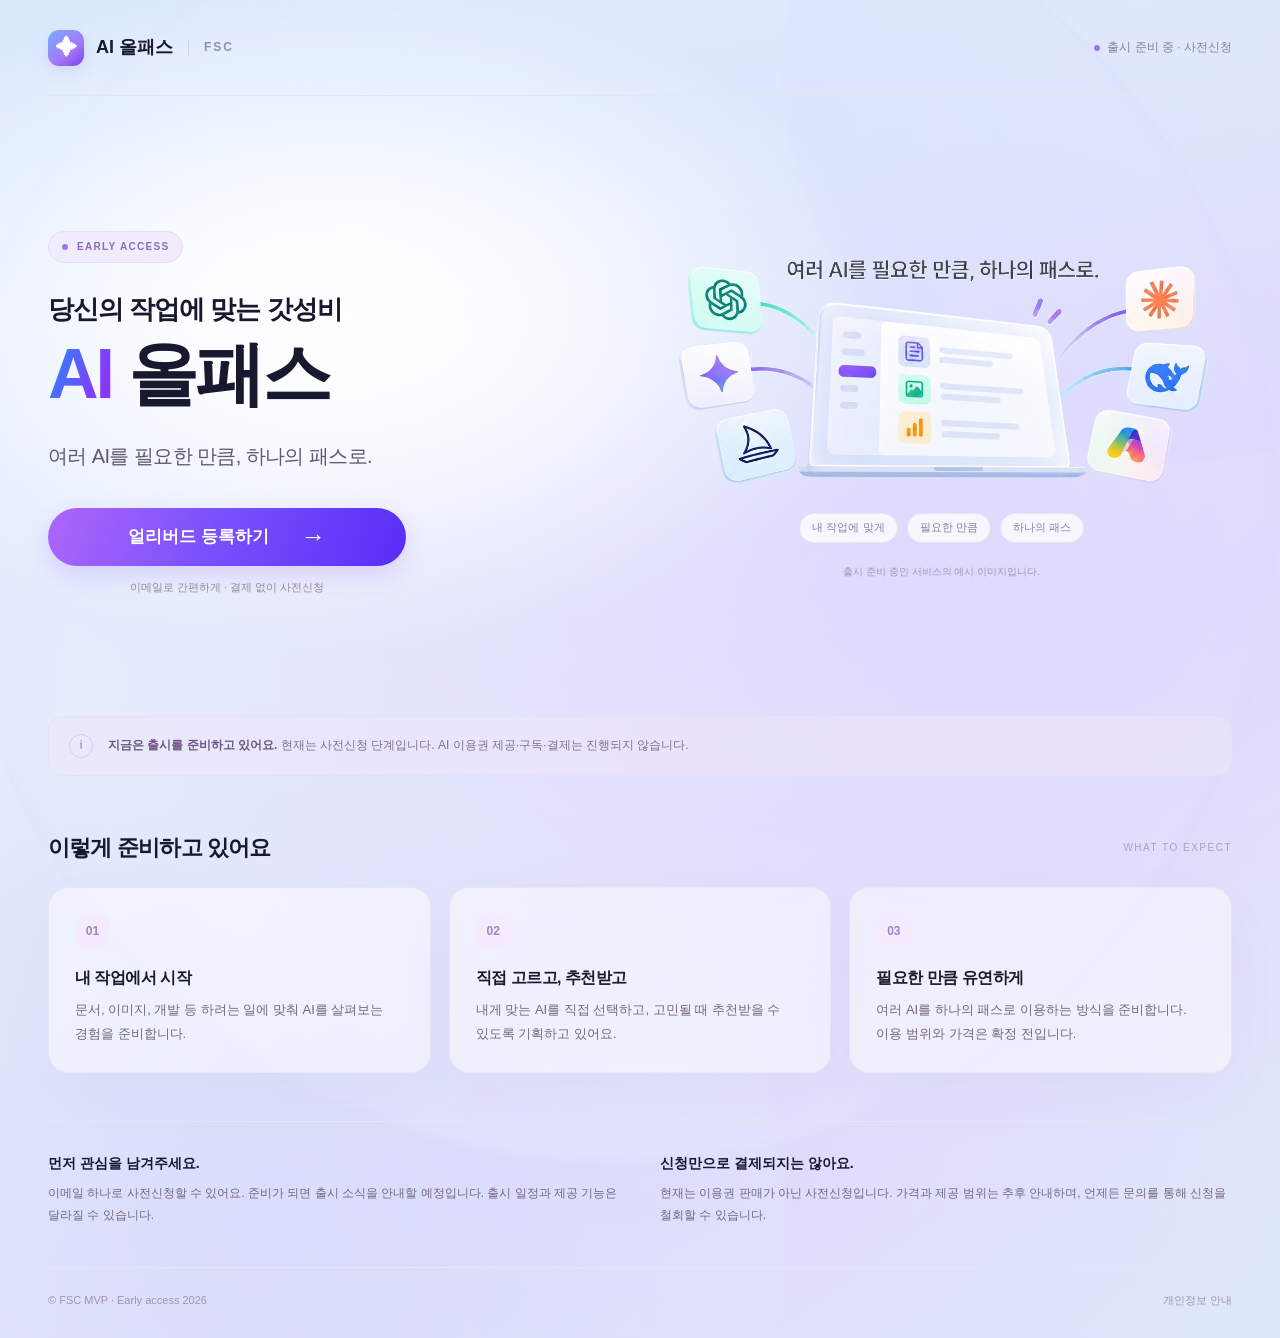
==== ai-allpass/index.html @ 97e7d667 "feat: FSC 서비스 3종 랜딩페이지와 허브 페이지를 GitHub Pages 배포 구조로 구성 광고 유입으로 서비스 수요를 검증하기 위해 정적 랜딩페이지를 실제 배포 가능한 상" ====
<!DOCTYPE html>
<html data-service-page="ai-allpass" lang="ko"><head><meta charset="utf-8"/><meta content="width=device-width,initial-scale=1" name="viewport"/><meta content="no-referrer" name="referrer"/><title>AI 올패스 · 얼리버드 사전신청</title><base target="_top"/><link rel="stylesheet" href="/assets/site.css"/><meta content="여러 AI를 필요한 만큼, 하나의 패스로. 출시 준비 중인 서비스의 얼리버드 사전신청." name="description"/><link rel="icon" type="image/svg+xml" href="data:image/svg+xml,%3Csvg%20xmlns%3D%22http%3A%2F%2Fwww.w3.org%2F2000%2Fsvg%22%20viewBox%3D%220%200%2040%2040%22%3E%3Cdefs%3E%3ClinearGradient%20id%3D%22brand%22%20x1%3D%228%25%22%20y1%3D%220%25%22%20x2%3D%2292%25%22%20y2%3D%22100%25%22%3E%3Cstop%20stop-color%3D%22%2373b0fc%22%2F%3E%3Cstop%20offset%3D%2260%25%22%20stop-color%3D%22%23a677f8%22%2F%3E%3Cstop%20offset%3D%22100%25%22%20stop-color%3D%22%237742ee%22%2F%3E%3C%2FlinearGradient%3E%3C%2Fdefs%3E%3Crect%20width%3D%2240%22%20height%3D%2240%22%20rx%3D%2212%22%20fill%3D%22url(%23brand)%22%2F%3E%3Cpath%20d%3D%22M20%207l3.5%209.5L33%2020l-9.5%203.5L20%2033l-3.5-9.5L7%2020l9.5-3.5z%22%20fill%3D%22white%22%2F%3E%3C%2Fsvg%3E"/></head><body>
<div class="banner" hidden="" id="configBanner">운영 설정을 준비 중입니다. 아직 신청 정보를 수집하지 않습니다.</div><noscript><div class="noscript">이 페이지에서 신청하려면 JavaScript를 사용 설정해주세요. 신청은 아직 접수되지 않았습니다.</div></noscript>
<div class="shell"><header class="site-header"><div class="brand"><span aria-hidden="true" class="brand-symbol">✦</span><span id="brandName">AI 올패스</span><span class="brand-divider"></span><span class="brand-fsc">FSC</span></div><div class="header-note"><span class="dot"></span>출시 준비 중 · 사전신청</div></header>
<main><section aria-labelledby="heroTitle" class="hero"><div class="hero-copy"><p class="eyebrow"><span class="dot"></span> EARLY ACCESS</p><p class="kicker" id="kicker">당신의 작업에 맞는 갓성비</p><h1 id="heroTitle"><span class="grad">AI</span> 올패스</h1><p class="description" id="description">여러 AI를 필요한 만큼, 하나의 패스로.</p><div class="cta-zone"><button class="primary" disabled="" id="openForm" type="button"><span id="ctaText">얼리버드 등록하기</span><span aria-hidden="true" class="arrow">→</span></button><p class="under-cta">이메일로 간편하게 · 결제 없이 사전신청</p></div></div><div class="visual"><img alt="AI 올패스 서비스 예시 일러스트" fetchpriority="high" id="heroImage" data-background="transparent" style="--hero-cutout:url('/assets/images/ai-allpass-hero-mask.png')" src="/assets/images/ai-allpass-hero.jpg"/><div class="service-labels" id="serviceLabels"><span>내 작업에 맞게</span><span>필요한 만큼</span><span>하나의 패스</span></div><p class="visual-caption">출시 준비 중인 서비스의 예시 이미지입니다.</p></div></section>
<aside class="readiness"><i aria-hidden="true">i</i><div><strong>지금은 출시를 준비하고 있어요.  </strong><span id="readinessNote">현재는 사전신청 단계입니다. AI 이용권 제공·구독·결제는 진행되지 않습니다.</span></div></aside>
<section aria-labelledby="featuresTitle"><div class="section-heading"><h2 id="featuresTitle">이렇게 준비하고 있어요</h2><small>WHAT TO EXPECT</small></div><div class="features" id="features"><article class="feature"><div class="num">01</div><h3>내 작업에서 시작</h3><p>문서, 이미지, 개발 등 하려는 일에 맞춰 AI를 살펴보는 경험을 준비합니다.</p></article><article class="feature"><div class="num">02</div><h3>직접 고르고, 추천받고</h3><p>내게 맞는 AI를 직접 선택하고, 고민될 때 추천받을 수 있도록 기획하고 있어요.</p></article><article class="feature"><div class="num">03</div><h3>필요한 만큼 유연하게</h3><p>여러 AI를 하나의 패스로 이용하는 방식을 준비합니다. 이용 범위와 가격은 확정 전입니다.</p></article></div></section>
<section class="bottom-info"><div><h3>먼저 관심을 남겨주세요.</h3><p>이메일 하나로 사전신청할 수 있어요. 준비가 되면 출시 소식을 안내할 예정입니다. 출시 일정과 제공 기능은 달라질 수 있습니다.</p></div><div><h3>신청만으로 결제되지는 않아요.</h3><p>현재는 이용권 판매가 아닌 사전신청입니다. 가격과 제공 범위는 추후 안내하며, 언제든 문의를 통해 신청을 철회할 수 있습니다.</p></div></section>
</main><footer class="site-footer"><span>© FSC MVP · Early access 2026</span><div class="footer-actions"><button class="text-button" data-privacy="" type="button">개인정보 안내</button><a hidden="" id="contactLink">운영 문의</a></div></footer></div>
<dialog aria-labelledby="formTitle" class="modal" id="signupModal"><button aria-label="신청창 닫기" class="modal-close" data-close="signupModal" type="button">×</button><div class="modal-body"><div id="formBody"><p class="step-label">EARLYBIRD APPLICATION</p><h2 id="formTitle">AI 올패스 먼저 만나기</h2><p class="modal-intro">이메일만 남겨주시면 준비 소식을 알려드릴게요.<br/>별도 회원가입이나 결제는 필요하지 않아요.</p><div class="preview-inline" id="previewFormNote">팀 검토용입니다. 입력 정보는 전송·저장되지 않습니다.</div>
<form id="form" novalidate=""><label class="field-label" for="email">이메일<span class="required">필수</span></label><input aria-describedby="emailHint" autocapitalize="off" autocomplete="email" id="email" inputmode="email" maxlength="254" name="email" placeholder="freedom@example.com" required="" spellcheck="false" type="email"/><p class="field-hint" id="emailHint">출시 안내를 받을 수 있는 이메일을 입력해주세요.</p>
<details class="question" id="questionDetail"><summary>한 가지만 더 알려주실래요?<span>선택</span></summary><p class="field-label" id="questionLabel" style="margin-top:15px">AI를 주로 어떤 작업에 사용하시나요?</p><div class="chips" id="chips"></div><label class="consent-check" hidden="" id="answerConsentWrap"><input id="answerConsent" type="checkbox"/><span>[선택] 위 답변을 서비스 수요 분석에 사용하는 데 동의합니다. 답변은 <span class="retentionDays">90</span>일 보관합니다.</span></label></details>
<label class="consent-check"><input id="age" required="" type="checkbox"/><span>[필수] 만 14세 이상입니다.</span></label><label class="consent-check"><input id="consent" required="" type="checkbox"/><span>[필수] 개인정보 수집·이용에 동의합니다. <button class="text-button" data-privacy="" type="button">내용 보기</button></span></label>
<div class="privacy-short"><b>목적</b> 사전신청 접수·출시 안내·신청 유입 분석<br/><b>필수 항목</b> 이메일, 신청 서비스, 신청·동의 시각 및 버전, 만 14세 이상 확인, 무작위 방문 ID, 유입 캠페인, 기기 구분<br/><b>보관</b> 수집일로부터 <span class="retentionDays">90</span>일 또는 철회 요청 시 삭제<br/>동의를 거부할 수 있으나, 동의하지 않으면 신청할 수 없습니다.</div>
<div aria-hidden="true" class="hp"><label>Company<input autocomplete="off" name="company" tabindex="-1" type="text"/></label></div><div class="form-error" hidden="" id="formError" role="alert"></div><button class="primary" id="submitButton" type="submit"><span id="submitText">얼리버드 신청 완료하기</span><span aria-hidden="true">→</span></button><p class="form-note">신청 정보가 저장된 뒤 완료 화면이 표시됩니다.<br/>이메일 인증 및 즉시 확인메일 발송은 제공하지 않습니다.</p></form></div>
<div class="success" hidden="" id="successBody"><div aria-hidden="true" class="success-mark">✓</div><p class="step-label">EARLYBIRD</p><h2 id="successTitle" tabindex="-1"></h2><p id="successDescription"></p><button class="primary" data-close="signupModal" id="successClose" type="button">확인</button></div></div></dialog>
<dialog aria-labelledby="privacyTitle" class="modal" id="privacyModal"><button aria-label="개인정보 안내 닫기" class="modal-close" data-close="privacyModal" type="button">×</button><div class="modal-body"><p class="step-label">PRIVACY NOTICE · v1.1</p><h2 id="privacyTitle">개인정보 안내</h2><div class="privacy-copy"><p><span id="operatorText">FSC MVP 프로젝트 팀</span>은 출시 전 사전신청을 접수하기 위해 아래 정보를 처리합니다.</p><h3>1. 수집 항목과 목적</h3><p>필수 항목: 이메일, 신청 서비스, 신청·동의 시각 및 동의문구 버전, 만 14세 이상 확인, 무작위 방문 ID, 유입 캠페인, 기기 구분.<br/>목적: 사전신청 관리, 출시 안내, 신청 유입 분석.<br/>선택 항목: 서비스별 질문 답변. 별도 선택 동의 시 서비스 수요 분석에만 사용합니다. 답변하지 않아도 신청할 수 있습니다.</p><h3>2. 보관 및 삭제</h3><p>수집일로부터 <span class="retentionDays">90</span>일 보관하며, 신청 철회 또는 삭제 요청 시 삭제합니다. 서비스가 출시되지 않더라도 보관기간 이후 해당 정보를 삭제합니다.</p><h3>3. 신청 전 방문 측정</h3><p>페이지 방문과 신청 버튼 클릭을 서비스별로 집계합니다. 페이지 단위 무작위 ID, 캠페인 코드, 기기 구분, 이벤트 시각을 기록하며 이름·이메일은 입력 및 동의 전 수집하지 않습니다. 앱 코드에서 IP 주소와 브라우저 지문을 저장하지 않습니다.</p><h3>4. 저장과 접근</h3><p>Sites에서 신청 화면을 제공하며, 서버를 거쳐 Google Apps Script와 비공개 Google Sheets에 신청 정보를 저장합니다. 신청자 명단을 공개하거나 다른 방문자에게 보여주지 않습니다. 운영팀의 필요한 담당자에게만 접근을 허용해야 합니다.</p><h3>5. 동의 거부 및 문의</h3><p>필수 동의를 거부할 수 있으나 신청 접수는 제한됩니다. 선택 답변 수집을 거부해도 불이익이 없습니다. 광고성 뉴스레터나 다른 서비스 홍보 수신에는 동의한 것으로 보지 않습니다.</p><p id="contactText">공개 전 운영 문의 이메일을 설정합니다.</p><div class="preview-inline" id="previewBanner">검토 단계 안내문입니다. 운영자 정보·보관기간·Google 이용에 따른 처리위탁·국외이전 등 필요한 고지를 확인한 후 공개해야 합니다.</div></div></div></dialog>
<script>window.FSC_BOOT={"mode": "live", "ready": true, "service": "ai-allpass", "version": "1.2", "contactEmail": "", "operator": "FSC MVP 프로젝트 팀", "retentionDays": 90};</script>
<script src="/assets/site.js"></script>
<script>FSC.initServicePage({"ai-allpass": {"name": "AI 올패스", "kicker": "당신의 작업에 맞는 갓성비", "title": "<span class=\"grad\">AI</span> 올패스", "description": "여러 AI를 필요한 만큼, 하나의 패스로.", "micro": "내 작업에 딱맞는 AI 올패스", "cta": "얼리버드 등록하기", "labels": ["내 작업에 맞게", "필요한 만큼", "하나의 패스"], "features": [["내 작업에서 시작", "문서, 이미지, 개발 등 하려는 일에 맞춰 AI를 살펴보는 경험을 준비합니다."], ["직접 고르고, 추천받고", "내게 맞는 AI를 직접 선택하고, 고민될 때 추천받을 수 있도록 기획하고 있어요."], ["필요한 만큼 유연하게", "여러 AI를 하나의 패스로 이용하는 방식을 준비합니다. 이용 범위와 가격은 확정 전입니다."]], "question": "AI를 주로 어떤 작업에 사용하시나요?", "choices": ["문서·글쓰기", "이미지", "개발", "리서치", "기타"], "note": "현재는 사전신청 단계입니다. AI 이용권 제공·구독·결제는 진행되지 않습니다."}});</script>
</body></html>
---- assets/site.css ----
:root{--ink:#17192e;--muted:#74758b;--line:#e8e4f2;--purple:#7942f5}*{box-sizing:border-box}html{scroll-behavior:smooth}body{margin:0;background:#fafaff;color:var(--ink);font-family:-apple-system,BlinkMacSystemFont,"Apple SD Gothic Neo","Noto Sans CJK KR","Noto Sans KR","Malgun Gothic",sans-serif;line-height:1.6;word-break:keep-all}button,input{font:inherit}button{cursor:pointer}a{color:inherit}button:focus-visible,a:focus-visible,input:focus-visible,summary:focus-visible{outline:3px solid #9b78e7;outline-offset:3px}[hidden]{display:none!important}.shell{max-width:1280px;padding:0 48px;margin:auto}.site-header{height:96px;display:flex;justify-content:space-between;align-items:center;border-bottom:1px solid var(--line)}.brand{display:flex;align-items:center;gap:12px;font-size:18px;font-weight:750}.brand-symbol{width:36px;height:36px;display:grid;place-items:center;color:#fff;border-radius:11px;background:linear-gradient(140deg,#73b0fc,#a677f8 60%,#7742ee);box-shadow:0 5px 15px #8561dc26;font-size:21px}.brand-divider{height:16px;width:1px;background:#d7d2e3;margin:0 3px}.brand-fsc{font-size:12px;color:#9590a8;letter-spacing:2px}.header-note{display:flex;align-items:center;gap:7px;font-size:12px;color:#898099}.dot{width:6px;height:6px;border-radius:50%;background:#9c7ae4;display:inline-block}.hero{display:grid;grid-template-columns:1fr 1.05fr;gap:50px;align-items:center;min-height:620px;padding:65px 0 50px}.eyebrow{display:inline-flex;align-items:center;gap:9px;border:1px solid #e6ddf8;background:#f1ecfc;color:#8a6bc1;border-radius:100px;font-size:10px;letter-spacing:1.3px;padding:7px 13px;margin:0 0 27px;font-weight:650}.kicker{font-size:26px;line-height:1.5;letter-spacing:-1px;font-weight:650;margin:0 0 6px}.hero h1{font-size:70px;letter-spacing:-3px;line-height:1.13;margin:0 0 24px;font-weight:850}.grad{background:linear-gradient(110deg,#218dff 5%,#7d42ff 67%,#942dec);color:transparent;background-clip:text;-webkit-background-clip:text}.description{font-size:20px;color:#5f5a72;line-height:1.8;letter-spacing:-.6px;white-space:pre-line;margin:0 0 34px}.cta-zone{max-width:358px}.microcopy{text-align:center;font-size:13px;font-weight:500;color:#81778f;margin:0 0 10px}.primary{display:flex;align-items:center;justify-content:center;gap:32px;min-height:58px;width:100%;border:0;border-radius:100px;background:linear-gradient(110deg,#ae66fa,#7851fc 47%,#592cf7);color:#fff;font-size:17px;font-weight:700;box-shadow:0 10px 25px #804cf52e;padding:14px 22px;transition:transform .15s}.primary:hover{transform:translateY(-2px)}.primary:disabled{opacity:.55;cursor:wait;transform:none}.arrow{font-size:25px;line-height:1}.under-cta{text-align:center;font-size:11px;color:#93899e;margin:13px 0 0}.visual{position:relative;min-width:0;padding:24px 0 10px;background:radial-gradient(ellipse at 65% 50%,#ede4ff 0,transparent 64%),radial-gradient(ellipse at 20% 65%,#e1f3fc 0,transparent 63%)}.visual img{display:block;width:100%;height:auto;border-radius:20px;mix-blend-mode:multiply}.service-labels{display:flex;justify-content:center;flex-wrap:wrap;gap:9px;margin-top:18px}.service-labels span{font-size:11px;border:1px solid #eae3f2;background:#ffffffc4;color:#8d7f9c;border-radius:100px;padding:5px 12px}.visual-caption{font-size:10px;color:#a497b1;text-align:center;margin-top:21px}.readiness{display:flex;align-items:center;gap:15px;padding:17px 20px;border:1px solid #e8e0f4;background:#f4f0fb;border-radius:15px;font-size:12px;color:#81718e;margin-bottom:54px}.readiness strong{color:#6c5585;white-space:nowrap}.readiness i{font-style:normal;display:grid;place-items:center;width:24px;height:24px;border:1px solid #d7c8ec;border-radius:50%;flex:0 0 auto;color:#9774c3}.section-heading{display:flex;align-items:center;justify-content:space-between;margin:0 0 22px}.section-heading h2{font-size:22px;letter-spacing:-.8px;margin:0}.section-heading small{font-size:10px;letter-spacing:1.5px;color:#aaa0b6}.features{display:grid;grid-template-columns:repeat(3,1fr);gap:18px;margin-bottom:48px}.feature{padding:26px;border:1px solid #ebe5f2;border-radius:20px;background:#fff;box-shadow:0 20px 65px #51337508}.num{display:grid;place-items:center;width:35px;height:35px;border-radius:10px;background:#f4ecfd;color:#a481cf;font-size:12px;font-weight:650;margin-bottom:17px}.feature h3{font-size:16px;line-height:1.5;margin:0 0 8px;letter-spacing:-.5px}.feature p{font-size:13px;color:#74687f;line-height:1.85;margin:0}.bottom-info{display:grid;grid-template-columns:1fr 1fr;gap:40px;border-top:1px solid var(--line);padding:30px 0 40px}.bottom-info h3{font-size:14px;margin:0 0 7px}.bottom-info p{font-size:12px;line-height:1.9;color:#74687f;margin:0}.site-footer{border-top:1px solid var(--line);display:flex;align-items:center;justify-content:space-between;gap:18px;padding:24px 0 28px;font-size:11px;color:#a195aa}.footer-actions{display:flex;gap:18px}.text-button{border:0;background:none;padding:0;font:inherit;color:inherit;text-decoration:underline;text-underline-offset:4px}.footer-actions .text-button{text-decoration:none}.modal{border:1px solid #ece3f4;border-radius:28px;padding:0;width:calc(100vw - 32px);max-width:510px;max-height:calc(100dvh - 30px);overflow:auto;color:var(--ink);box-shadow:0 25px 100px #24132e3a}.modal::backdrop{background:#1d142f66;backdrop-filter:blur(5px)}.modal-body{padding:34px}.modal-close{position:absolute;right:17px;top:15px;border:0;border-radius:50%;width:32px;height:32px;background:#f6f0fa;color:#907b9b;font-size:24px;line-height:1}.step-label{font-size:10px;letter-spacing:1.4px;font-weight:650;color:#a184c9;margin:0 0 10px}.modal h2{font-size:27px;letter-spacing:-1px;line-height:1.35;margin:0 0 12px}.modal-intro{font-size:13px;line-height:1.8;color:#786187;margin:0 0 23px}.field-label{display:block;font-size:13px;font-weight:650;margin:0 0 7px}.required{font-size:10px;color:#a36ee1;margin-left:5px}input[type=email]{width:100%;height:52px;border:1px solid #dfd1e9;border-radius:12px;font-size:16px;padding:0 14px;background:#fff}.field-hint{font-size:11px;color:#846b91;margin:7px 0 22px}.question{padding-top:18px;border-top:1px solid #ece2f2;margin:0 0 16px}.question summary{cursor:pointer;font-size:13px;font-weight:600;margin-left:14px}.question summary span{font-size:11px;font-weight:400;color:#a691b0;padding-left:7px}.chips{display:flex;flex-wrap:wrap;gap:7px;margin:13px 0}.chip{position:relative;font-size:12px;cursor:pointer}.chip input{position:absolute;opacity:0;width:1px;height:1px}.chip span{display:block;border:1px solid #e6dcee;border-radius:100px;color:#947fa0;padding:7px 11px}.chip input:checked+span{color:#8452b7;background:#f3eaff;border-color:#bda0da}.chip input:focus-visible+span{outline:3px solid #b49bd1}.consent-check{display:flex;align-items:flex-start;gap:9px;font-size:12px;color:#75627f;line-height:1.8;margin:12px 0}.consent-check input{width:16px;height:16px;margin-top:4px;accent-color:#9868d3;flex:0 0 auto}.privacy-short{font-size:11px;line-height:1.9;color:#786187;padding:13px 15px;border:1px solid #ede0f3;background:#faf6fd;border-radius:12px;margin:14px 0 18px}.privacy-short b{color:#7f628f}.form-error{padding:12px;background:#fff1ee;color:#b35043;border-radius:10px;font-size:12px;line-height:1.8;margin:0 0 15px}.form-note{font-size:10px;color:#846b91;text-align:center;line-height:1.8;margin:14px 0 0}.hp{position:absolute;left:-9999px;width:1px;height:1px;overflow:hidden}.success{text-align:center;padding:22px 0 8px}.success-mark{display:grid;place-items:center;width:76px;height:76px;border-radius:25px;background:linear-gradient(140deg,#f2e3ff,#e1eaff);color:#9470d0;font-size:40px;margin:0 auto 25px}.success p{font-size:13px;line-height:1.9;color:#95839f;white-space:pre-line;margin-bottom:26px}.privacy-copy{font-size:12px;color:#8b7797;line-height:1.95}.privacy-copy h3{font-size:14px;color:#685276;margin:22px 0 8px}.preview-inline{font-size:11px;line-height:1.8;border:1px dashed #d6beea;border-radius:10px;background:#fbf6ff;color:#a277bd;padding:11px 14px;margin-bottom:17px}.banner,.noscript{font-size:12px;background:#fff6e7;color:#886a35;padding:13px 22px;text-align:center}
@media(max-width:960px){.shell{padding:0 30px}.hero{gap:22px;min-height:560px}.hero h1{font-size:56px}.kicker{font-size:23px}.description{font-size:17px}.feature{padding:22px}}
@media(max-width:680px){.shell{padding:0 22px}.site-header{height:74px}.brand{font-size:15px;gap:8px}.brand-symbol{width:30px;height:30px;border-radius:9px;font-size:18px}.brand-fsc{font-size:10px}.header-note{font-size:10px;gap:5px}.hero{display:flex;flex-direction:column;gap:0;min-height:0;padding:35px 0 25px;text-align:center}.hero-copy{display:contents}.eyebrow{order:0;font-size:9px;margin:0 0 18px}.kicker{order:1;font-size:21px;margin:0 0 7px}.hero h1{order:2;font-size:54px;letter-spacing:-2.6px;margin:0 0 14px}.description{order:3;font-size:16px;margin:0 0 5px;line-height:1.8}.visual{order:4;width:calc(100% + 22px);padding:13px 0 0;margin:0 -11px 13px}.visual img{max-height:245px;object-fit:contain;border-radius:0}.service-labels{margin-top:8px;gap:7px}.service-labels span{font-size:9px;padding:3px 9px}.visual-caption{font-size:9px;margin-top:8px}.cta-zone{order:5;width:100%;max-width:360px;margin-top:6px}.microcopy{font-size:12px;margin-bottom:9px}.primary{font-size:16px;min-height:55px}.under-cta{font-size:10px;margin-top:11px}.readiness{font-size:10px;line-height:1.8;padding:14px;gap:10px;align-items:flex-start;margin-bottom:34px}.readiness strong{display:block;font-size:11px}.readiness i{width:20px;height:20px;margin-top:2px}.section-heading{margin-bottom:15px}.section-heading h2{font-size:19px}.section-heading small{font-size:9px}.features{grid-template-columns:1fr;gap:10px;margin-bottom:32px}.feature{padding:18px 20px;display:grid;grid-template-columns:32px 1fr;column-gap:14px}.num{grid-row:1/3;width:32px;height:32px;border-radius:9px;font-size:10px;margin:0}.feature h3{font-size:14px;margin-bottom:5px}.feature p{font-size:12px}.bottom-info{grid-template-columns:1fr;gap:22px;padding:25px 0 30px}.bottom-info h3{font-size:13px}.bottom-info p{font-size:11px}.site-footer{font-size:9px;gap:12px;align-items:flex-start}.footer-actions{gap:12px;white-space:nowrap}.modal{max-height:calc(100dvh - 20px);border-radius:23px}.modal-body{padding:27px 24px}.modal h2{font-size:25px}.modal-intro{font-size:12px}.consent-check{font-size:11px}.privacy-short{font-size:10px}.form-note{font-size:9px}}
@media(prefers-reduced-motion:reduce){*{scroll-behavior:auto!important;transition:none!important}}

/* Palette sampled from each service's existing hero illustration. */
html[data-service-page="ai-allpass"] {
  --page-blue: #e0ebfd;
  --page-light: #fafbff;
  --page-violet: #e2d6fc;
  --image-fade-inline: 4%;
  --image-fade-top: 2%;
  --image-fade-bottom: 4%;
}
html[data-service-page="chongmubot"] {
  --page-blue: #e2eefe;
  --page-light: #fbfcfe;
  --page-violet: #d9cdfb;
  --image-fade-inline: 3%;
  --image-fade-top: 2%;
  --image-fade-bottom: 1%;
}
html[data-service-page="giftpick"] {
  --page-blue: #e2e9fb;
  --page-light: #f4f7fe;
  --page-violet: #dccffb;
  --image-fade-inline: 3%;
  --image-fade-top: 1%;
  --image-fade-bottom: 1%;
}
html { min-height: 100%; }
.brand-symbol svg {
  display: block;
  width: 66.667%;
  height: 66.667%;
}
body {
  min-height: 100svh;
  --pattern-scale: clamp(340px, 52vw, 760px);
  --title-glow-width: clamp(420px, 43vw, 640px);
  --title-glow-height: 340px;
  --title-glow-x: calc(50% - 300px);
  --title-glow-y: 315px;
  background-color: #e1eafa;
  /* One continuous illustration-like field across text, artwork, and footer. */
  background-image:
    radial-gradient(ellipse var(--title-glow-width) var(--title-glow-height) at var(--title-glow-x) var(--title-glow-y), #fffffff5 0%, #ffffffe0 32%, #ffffff8c 56%, transparent 100%),
    radial-gradient(ellipse 65% 38% at 30% 12%, #cfe4ff8c 0%, transparent 100%),
    radial-gradient(ellipse 66% 44% at 72% 42%, #d7caff80 0%, transparent 100%),
    radial-gradient(circle var(--pattern-scale) at 48% 38%, #edf3ff66 0%, #e6e9ff4d 97%, #d8dcfa40 99.4%, transparent 100%),
    radial-gradient(circle calc(var(--pattern-scale) * .78) at 21% 91%, #caddfa59 0%, #e0e8fc4d 98%, transparent 100%),
    radial-gradient(circle calc(var(--pattern-scale) * .6) at 92% 5%, #d8e6fc66 0%, #d6d8fa59 98%, transparent 100%),
    radial-gradient(ellipse 74% 37% at 48% 88%, #d9ccff66 0%, transparent 100%),
    linear-gradient(145deg, var(--page-blue) 0%, #e5edfc 34%, #e4e1fa 65%, #dfebfb 100%);
  background-repeat: no-repeat;
}
.shell, .site-header, .hero, .bottom-info, .site-footer { background: transparent; }
.feature { background: #ffffff80; }
.readiness { background: #eee8fb8c; }
.visual { background: none; }
.visual img {
  /* Fade only the image, leaving captions and the main illustration crisp. */
  border-radius: 0;
  background: none;
  box-shadow: none;
  /* Darken avoids multiplying two pale-blue backdrops into a darker rectangle. */
  mix-blend-mode: darken;
  --image-mask-x: linear-gradient(to right,
    transparent 0%, #000 var(--image-fade-inline),
    #000 calc(100% - var(--image-fade-inline)), transparent 100%);
  --image-mask-y: linear-gradient(to bottom,
    transparent 0%, #000 var(--image-fade-top),
    #000 calc(100% - var(--image-fade-bottom)), transparent 100%);
  -webkit-mask-image: var(--image-mask-x), var(--image-mask-y);
  -webkit-mask-composite: source-in;
  mask-image: var(--image-mask-x), var(--image-mask-y);
  mask-composite: intersect;
  mask-repeat: no-repeat;
}
.visual img[data-background="transparent"] {
  mix-blend-mode: normal;
  -webkit-mask-image: var(--hero-cutout);
  -webkit-mask-composite: source-over;
  -webkit-mask-size: 100% 100%;
  -webkit-mask-repeat: no-repeat;
  mask-image: var(--hero-cutout);
  mask-mode: alpha;
  mask-composite: add;
  mask-size: 100% 100%;
  mask-repeat: no-repeat;
}
.hero-copy { text-align: left; }
#signupModal #email::placeholder {
  color: #a3a3ad;
  opacity: 1;
}
@media (max-width: 680px) {
  body {
    --pattern-scale: clamp(300px, 85vw, 500px);
    --title-glow-width: clamp(290px, 85vw, 480px);
    --title-glow-height: 230px;
    --title-glow-x: 35%;
    --title-glow-y: 215px;
  }
  .hero .eyebrow { align-self: flex-start; }
  .hero :is(.kicker, h1, .description) {
    align-self: stretch;
    text-align: left;
  }
}
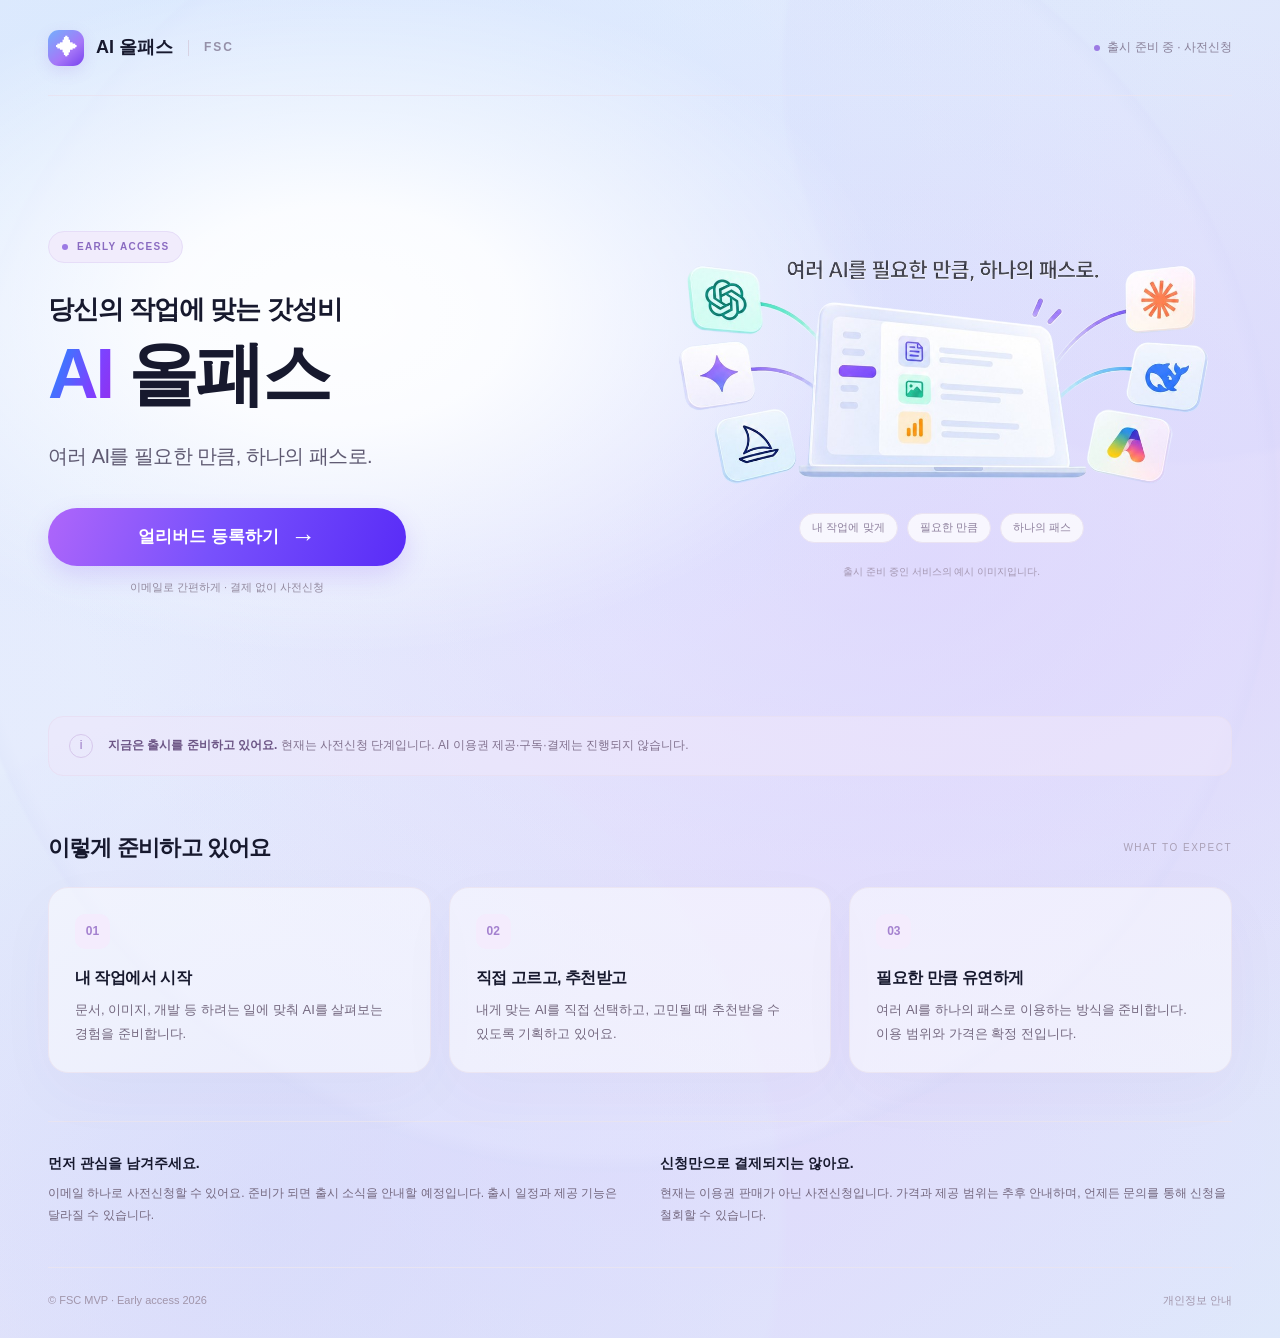
==== commit 5b21b72e: "fix: 답변 선택지 값을 영문 코드로 변경해 한글 인코딩 이슈 우회 Co-Authored-By: Claude Sonnet 5 <noreply@anthropic.com>" ====
--- a/ai-allpass/index.html
+++ b/ai-allpass/index.html
@@ -7,15 +7,15 @@
 <section aria-labelledby="featuresTitle"><div class="section-heading"><h2 id="featuresTitle">이렇게 준비하고 있어요</h2><small>WHAT TO EXPECT</small></div><div class="features" id="features"><article class="feature"><div class="num">01</div><h3>내 작업에서 시작</h3><p>문서, 이미지, 개발 등 하려는 일에 맞춰 AI를 살펴보는 경험을 준비합니다.</p></article><article class="feature"><div class="num">02</div><h3>직접 고르고, 추천받고</h3><p>내게 맞는 AI를 직접 선택하고, 고민될 때 추천받을 수 있도록 기획하고 있어요.</p></article><article class="feature"><div class="num">03</div><h3>필요한 만큼 유연하게</h3><p>여러 AI를 하나의 패스로 이용하는 방식을 준비합니다. 이용 범위와 가격은 확정 전입니다.</p></article></div></section>
 <section class="bottom-info"><div><h3>먼저 관심을 남겨주세요.</h3><p>이메일 하나로 사전신청할 수 있어요. 준비가 되면 출시 소식을 안내할 예정입니다. 출시 일정과 제공 기능은 달라질 수 있습니다.</p></div><div><h3>신청만으로 결제되지는 않아요.</h3><p>현재는 이용권 판매가 아닌 사전신청입니다. 가격과 제공 범위는 추후 안내하며, 언제든 문의를 통해 신청을 철회할 수 있습니다.</p></div></section>
 </main><footer class="site-footer"><span>© FSC MVP · Early access 2026</span><div class="footer-actions"><button class="text-button" data-privacy="" type="button">개인정보 안내</button><a hidden="" id="contactLink">운영 문의</a></div></footer></div>
-<dialog aria-labelledby="formTitle" class="modal" id="signupModal"><button aria-label="신청창 닫기" class="modal-close" data-close="signupModal" type="button">×</button><div class="modal-body"><div id="formBody"><p class="step-label">EARLYBIRD APPLICATION</p><h2 id="formTitle">AI 올패스 먼저 만나기</h2><p class="modal-intro">이메일만 남겨주시면 준비 소식을 알려드릴게요.<br/>별도 회원가입이나 결제는 필요하지 않아요.</p><div class="preview-inline" id="previewFormNote">팀 검토용입니다. 입력 정보는 전송·저장되지 않습니다.</div>
-<form id="form" novalidate=""><label class="field-label" for="email">이메일<span class="required">필수</span></label><input aria-describedby="emailHint" autocapitalize="off" autocomplete="email" id="email" inputmode="email" maxlength="254" name="email" placeholder="freedom@example.com" required="" spellcheck="false" type="email"/><p class="field-hint" id="emailHint">출시 안내를 받을 수 있는 이메일을 입력해주세요.</p>
+<dialog aria-labelledby="formTitle" class="modal" id="signupModal"><button aria-label="신청창 닫기" class="modal-close" data-close="signupModal" type="button">×</button><div class="modal-body"><div id="formBody"><p class="step-label">EARLYBIRD APPLICATION</p><h2 id="formTitle">AI 올패스 먼저 만나기</h2><p class="modal-intro">이메일만 남기면 준비 소식을 알려드려요.</p><div class="preview-inline" id="previewFormNote">팀 검토용입니다. 입력 정보는 전송·저장되지 않습니다.</div>
+<form id="form" novalidate=""><label class="field-label" for="email">이메일<span class="required">필수</span></label><input autocapitalize="off" autocomplete="email" id="email" inputmode="email" maxlength="254" name="email" placeholder="freedom@example.com" required="" spellcheck="false" type="email"/>
 <details class="question" id="questionDetail"><summary>한 가지만 더 알려주실래요?<span>선택</span></summary><p class="field-label" id="questionLabel" style="margin-top:15px">AI를 주로 어떤 작업에 사용하시나요?</p><div class="chips" id="chips"></div><label class="consent-check" hidden="" id="answerConsentWrap"><input id="answerConsent" type="checkbox"/><span>[선택] 위 답변을 서비스 수요 분석에 사용하는 데 동의합니다. 답변은 <span class="retentionDays">90</span>일 보관합니다.</span></label></details>
 <label class="consent-check"><input id="age" required="" type="checkbox"/><span>[필수] 만 14세 이상입니다.</span></label><label class="consent-check"><input id="consent" required="" type="checkbox"/><span>[필수] 개인정보 수집·이용에 동의합니다. <button class="text-button" data-privacy="" type="button">내용 보기</button></span></label>
-<div class="privacy-short"><b>목적</b> 사전신청 접수·출시 안내·신청 유입 분석<br/><b>필수 항목</b> 이메일, 신청 서비스, 신청·동의 시각 및 버전, 만 14세 이상 확인, 무작위 방문 ID, 유입 캠페인, 기기 구분<br/><b>보관</b> 수집일로부터 <span class="retentionDays">90</span>일 또는 철회 요청 시 삭제<br/>동의를 거부할 수 있으나, 동의하지 않으면 신청할 수 없습니다.</div>
-<div aria-hidden="true" class="hp"><label>Company<input autocomplete="off" name="company" tabindex="-1" type="text"/></label></div><div class="form-error" hidden="" id="formError" role="alert"></div><button class="primary" id="submitButton" type="submit"><span id="submitText">얼리버드 신청 완료하기</span><span aria-hidden="true">→</span></button><p class="form-note">신청 정보가 저장된 뒤 완료 화면이 표시됩니다.<br/>이메일 인증 및 즉시 확인메일 발송은 제공하지 않습니다.</p></form></div>
+<details class="privacy-short"><summary>수집 항목·목적·보관기간 (자세히 보기)</summary><b>목적</b> 사전신청 접수·출시 안내·신청 유입 분석<br/><b>필수 항목</b> 이메일, 신청 서비스, 신청·동의 시각 및 버전, 만 14세 이상 확인, 무작위 방문 ID, 유입 캠페인, 기기 구분<br/><b>보관</b> 수집일로부터 <span class="retentionDays">90</span>일 또는 철회 요청 시 삭제<br/>동의를 거부할 수 있으나, 동의하지 않으면 신청할 수 없습니다.</details>
+<div aria-hidden="true" class="hp"><label>Company<input autocomplete="off" name="company" tabindex="-1" type="text"/></label></div><div class="form-error" hidden="" id="formError" role="alert"></div><button class="primary" id="submitButton" type="submit"><span id="submitText">얼리버드 신청 완료하기</span><span aria-hidden="true">→</span></button><p class="form-note">확인 메일은 따로 발송되지 않아요.</p></form></div>
 <div class="success" hidden="" id="successBody"><div aria-hidden="true" class="success-mark">✓</div><p class="step-label">EARLYBIRD</p><h2 id="successTitle" tabindex="-1"></h2><p id="successDescription"></p><button class="primary" data-close="signupModal" id="successClose" type="button">확인</button></div></div></dialog>
 <dialog aria-labelledby="privacyTitle" class="modal" id="privacyModal"><button aria-label="개인정보 안내 닫기" class="modal-close" data-close="privacyModal" type="button">×</button><div class="modal-body"><p class="step-label">PRIVACY NOTICE · v1.1</p><h2 id="privacyTitle">개인정보 안내</h2><div class="privacy-copy"><p><span id="operatorText">FSC MVP 프로젝트 팀</span>은 출시 전 사전신청을 접수하기 위해 아래 정보를 처리합니다.</p><h3>1. 수집 항목과 목적</h3><p>필수 항목: 이메일, 신청 서비스, 신청·동의 시각 및 동의문구 버전, 만 14세 이상 확인, 무작위 방문 ID, 유입 캠페인, 기기 구분.<br/>목적: 사전신청 관리, 출시 안내, 신청 유입 분석.<br/>선택 항목: 서비스별 질문 답변. 별도 선택 동의 시 서비스 수요 분석에만 사용합니다. 답변하지 않아도 신청할 수 있습니다.</p><h3>2. 보관 및 삭제</h3><p>수집일로부터 <span class="retentionDays">90</span>일 보관하며, 신청 철회 또는 삭제 요청 시 삭제합니다. 서비스가 출시되지 않더라도 보관기간 이후 해당 정보를 삭제합니다.</p><h3>3. 신청 전 방문 측정</h3><p>페이지 방문과 신청 버튼 클릭을 서비스별로 집계합니다. 페이지 단위 무작위 ID, 캠페인 코드, 기기 구분, 이벤트 시각을 기록하며 이름·이메일은 입력 및 동의 전 수집하지 않습니다. 앱 코드에서 IP 주소와 브라우저 지문을 저장하지 않습니다.</p><h3>4. 저장과 접근</h3><p>Sites에서 신청 화면을 제공하며, 서버를 거쳐 Google Apps Script와 비공개 Google Sheets에 신청 정보를 저장합니다. 신청자 명단을 공개하거나 다른 방문자에게 보여주지 않습니다. 운영팀의 필요한 담당자에게만 접근을 허용해야 합니다.</p><h3>5. 동의 거부 및 문의</h3><p>필수 동의를 거부할 수 있으나 신청 접수는 제한됩니다. 선택 답변 수집을 거부해도 불이익이 없습니다. 광고성 뉴스레터나 다른 서비스 홍보 수신에는 동의한 것으로 보지 않습니다.</p><p id="contactText">공개 전 운영 문의 이메일을 설정합니다.</p><div class="preview-inline" id="previewBanner">검토 단계 안내문입니다. 운영자 정보·보관기간·Google 이용에 따른 처리위탁·국외이전 등 필요한 고지를 확인한 후 공개해야 합니다.</div></div></div></dialog>
 <script>window.FSC_BOOT={"mode": "live", "ready": true, "service": "ai-allpass", "version": "1.2", "contactEmail": "", "operator": "FSC MVP 프로젝트 팀", "retentionDays": 90};</script>
 <script src="/assets/site.js"></script>
-<script>FSC.initServicePage({"ai-allpass": {"name": "AI 올패스", "kicker": "당신의 작업에 맞는 갓성비", "title": "<span class=\"grad\">AI</span> 올패스", "description": "여러 AI를 필요한 만큼, 하나의 패스로.", "micro": "내 작업에 딱맞는 AI 올패스", "cta": "얼리버드 등록하기", "labels": ["내 작업에 맞게", "필요한 만큼", "하나의 패스"], "features": [["내 작업에서 시작", "문서, 이미지, 개발 등 하려는 일에 맞춰 AI를 살펴보는 경험을 준비합니다."], ["직접 고르고, 추천받고", "내게 맞는 AI를 직접 선택하고, 고민될 때 추천받을 수 있도록 기획하고 있어요."], ["필요한 만큼 유연하게", "여러 AI를 하나의 패스로 이용하는 방식을 준비합니다. 이용 범위와 가격은 확정 전입니다."]], "question": "AI를 주로 어떤 작업에 사용하시나요?", "choices": ["문서·글쓰기", "이미지", "개발", "리서치", "기타"], "note": "현재는 사전신청 단계입니다. AI 이용권 제공·구독·결제는 진행되지 않습니다."}});</script>
+<script>FSC.initServicePage({"ai-allpass": {"name": "AI 올패스", "kicker": "당신의 작업에 맞는 갓성비", "title": "<span class=\"grad\">AI</span> 올패스", "description": "여러 AI를 필요한 만큼, 하나의 패스로.", "micro": "내 작업에 딱맞는 AI 올패스", "cta": "얼리버드 등록하기", "labels": ["내 작업에 맞게", "필요한 만큼", "하나의 패스"], "features": [["내 작업에서 시작", "문서, 이미지, 개발 등 하려는 일에 맞춰 AI를 살펴보는 경험을 준비합니다."], ["직접 고르고, 추천받고", "내게 맞는 AI를 직접 선택하고, 고민될 때 추천받을 수 있도록 기획하고 있어요."], ["필요한 만큼 유연하게", "여러 AI를 하나의 패스로 이용하는 방식을 준비합니다. 이용 범위와 가격은 확정 전입니다."]], "question": "AI를 주로 어떤 작업에 사용하시나요?", "choices": [{"value": "doc_writing", "label": "문서·글쓰기"}, {"value": "image", "label": "이미지"}, {"value": "dev", "label": "개발"}, {"value": "research", "label": "리서치"}, {"value": "etc", "label": "기타"}], "note": "현재는 사전신청 단계입니다. AI 이용권 제공·구독·결제는 진행되지 않습니다."}});</script>
 </body></html>
--- a/assets/site.css
+++ b/assets/site.css
@@ -1,6 +1,7 @@
-:root{--ink:#17192e;--muted:#74758b;--line:#e8e4f2;--purple:#7942f5}*{box-sizing:border-box}html{scroll-behavior:smooth}body{margin:0;background:#fafaff;color:var(--ink);font-family:-apple-system,BlinkMacSystemFont,"Apple SD Gothic Neo","Noto Sans CJK KR","Noto Sans KR","Malgun Gothic",sans-serif;line-height:1.6;word-break:keep-all}button,input{font:inherit}button{cursor:pointer}a{color:inherit}button:focus-visible,a:focus-visible,input:focus-visible,summary:focus-visible{outline:3px solid #9b78e7;outline-offset:3px}[hidden]{display:none!important}.shell{max-width:1280px;padding:0 48px;margin:auto}.site-header{height:96px;display:flex;justify-content:space-between;align-items:center;border-bottom:1px solid var(--line)}.brand{display:flex;align-items:center;gap:12px;font-size:18px;font-weight:750}.brand-symbol{width:36px;height:36px;display:grid;place-items:center;color:#fff;border-radius:11px;background:linear-gradient(140deg,#73b0fc,#a677f8 60%,#7742ee);box-shadow:0 5px 15px #8561dc26;font-size:21px}.brand-divider{height:16px;width:1px;background:#d7d2e3;margin:0 3px}.brand-fsc{font-size:12px;color:#9590a8;letter-spacing:2px}.header-note{display:flex;align-items:center;gap:7px;font-size:12px;color:#898099}.dot{width:6px;height:6px;border-radius:50%;background:#9c7ae4;display:inline-block}.hero{display:grid;grid-template-columns:1fr 1.05fr;gap:50px;align-items:center;min-height:620px;padding:65px 0 50px}.eyebrow{display:inline-flex;align-items:center;gap:9px;border:1px solid #e6ddf8;background:#f1ecfc;color:#8a6bc1;border-radius:100px;font-size:10px;letter-spacing:1.3px;padding:7px 13px;margin:0 0 27px;font-weight:650}.kicker{font-size:26px;line-height:1.5;letter-spacing:-1px;font-weight:650;margin:0 0 6px}.hero h1{font-size:70px;letter-spacing:-3px;line-height:1.13;margin:0 0 24px;font-weight:850}.grad{background:linear-gradient(110deg,#218dff 5%,#7d42ff 67%,#942dec);color:transparent;background-clip:text;-webkit-background-clip:text}.description{font-size:20px;color:#5f5a72;line-height:1.8;letter-spacing:-.6px;white-space:pre-line;margin:0 0 34px}.cta-zone{max-width:358px}.microcopy{text-align:center;font-size:13px;font-weight:500;color:#81778f;margin:0 0 10px}.primary{display:flex;align-items:center;justify-content:center;gap:32px;min-height:58px;width:100%;border:0;border-radius:100px;background:linear-gradient(110deg,#ae66fa,#7851fc 47%,#592cf7);color:#fff;font-size:17px;font-weight:700;box-shadow:0 10px 25px #804cf52e;padding:14px 22px;transition:transform .15s}.primary:hover{transform:translateY(-2px)}.primary:disabled{opacity:.55;cursor:wait;transform:none}.arrow{font-size:25px;line-height:1}.under-cta{text-align:center;font-size:11px;color:#93899e;margin:13px 0 0}.visual{position:relative;min-width:0;padding:24px 0 10px;background:radial-gradient(ellipse at 65% 50%,#ede4ff 0,transparent 64%),radial-gradient(ellipse at 20% 65%,#e1f3fc 0,transparent 63%)}.visual img{display:block;width:100%;height:auto;border-radius:20px;mix-blend-mode:multiply}.service-labels{display:flex;justify-content:center;flex-wrap:wrap;gap:9px;margin-top:18px}.service-labels span{font-size:11px;border:1px solid #eae3f2;background:#ffffffc4;color:#8d7f9c;border-radius:100px;padding:5px 12px}.visual-caption{font-size:10px;color:#a497b1;text-align:center;margin-top:21px}.readiness{display:flex;align-items:center;gap:15px;padding:17px 20px;border:1px solid #e8e0f4;background:#f4f0fb;border-radius:15px;font-size:12px;color:#81718e;margin-bottom:54px}.readiness strong{color:#6c5585;white-space:nowrap}.readiness i{font-style:normal;display:grid;place-items:center;width:24px;height:24px;border:1px solid #d7c8ec;border-radius:50%;flex:0 0 auto;color:#9774c3}.section-heading{display:flex;align-items:center;justify-content:space-between;margin:0 0 22px}.section-heading h2{font-size:22px;letter-spacing:-.8px;margin:0}.section-heading small{font-size:10px;letter-spacing:1.5px;color:#aaa0b6}.features{display:grid;grid-template-columns:repeat(3,1fr);gap:18px;margin-bottom:48px}.feature{padding:26px;border:1px solid #ebe5f2;border-radius:20px;background:#fff;box-shadow:0 20px 65px #51337508}.num{display:grid;place-items:center;width:35px;height:35px;border-radius:10px;background:#f4ecfd;color:#a481cf;font-size:12px;font-weight:650;margin-bottom:17px}.feature h3{font-size:16px;line-height:1.5;margin:0 0 8px;letter-spacing:-.5px}.feature p{font-size:13px;color:#74687f;line-height:1.85;margin:0}.bottom-info{display:grid;grid-template-columns:1fr 1fr;gap:40px;border-top:1px solid var(--line);padding:30px 0 40px}.bottom-info h3{font-size:14px;margin:0 0 7px}.bottom-info p{font-size:12px;line-height:1.9;color:#74687f;margin:0}.site-footer{border-top:1px solid var(--line);display:flex;align-items:center;justify-content:space-between;gap:18px;padding:24px 0 28px;font-size:11px;color:#a195aa}.footer-actions{display:flex;gap:18px}.text-button{border:0;background:none;padding:0;font:inherit;color:inherit;text-decoration:underline;text-underline-offset:4px}.footer-actions .text-button{text-decoration:none}.modal{border:1px solid #ece3f4;border-radius:28px;padding:0;width:calc(100vw - 32px);max-width:510px;max-height:calc(100dvh - 30px);overflow:auto;color:var(--ink);box-shadow:0 25px 100px #24132e3a}.modal::backdrop{background:#1d142f66;backdrop-filter:blur(5px)}.modal-body{padding:34px}.modal-close{position:absolute;right:17px;top:15px;border:0;border-radius:50%;width:32px;height:32px;background:#f6f0fa;color:#907b9b;font-size:24px;line-height:1}.step-label{font-size:10px;letter-spacing:1.4px;font-weight:650;color:#a184c9;margin:0 0 10px}.modal h2{font-size:27px;letter-spacing:-1px;line-height:1.35;margin:0 0 12px}.modal-intro{font-size:13px;line-height:1.8;color:#786187;margin:0 0 23px}.field-label{display:block;font-size:13px;font-weight:650;margin:0 0 7px}.required{font-size:10px;color:#a36ee1;margin-left:5px}input[type=email]{width:100%;height:52px;border:1px solid #dfd1e9;border-radius:12px;font-size:16px;padding:0 14px;background:#fff}.field-hint{font-size:11px;color:#846b91;margin:7px 0 22px}.question{padding-top:18px;border-top:1px solid #ece2f2;margin:0 0 16px}.question summary{cursor:pointer;font-size:13px;font-weight:600;margin-left:14px}.question summary span{font-size:11px;font-weight:400;color:#a691b0;padding-left:7px}.chips{display:flex;flex-wrap:wrap;gap:7px;margin:13px 0}.chip{position:relative;font-size:12px;cursor:pointer}.chip input{position:absolute;opacity:0;width:1px;height:1px}.chip span{display:block;border:1px solid #e6dcee;border-radius:100px;color:#947fa0;padding:7px 11px}.chip input:checked+span{color:#8452b7;background:#f3eaff;border-color:#bda0da}.chip input:focus-visible+span{outline:3px solid #b49bd1}.consent-check{display:flex;align-items:flex-start;gap:9px;font-size:12px;color:#75627f;line-height:1.8;margin:12px 0}.consent-check input{width:16px;height:16px;margin-top:4px;accent-color:#9868d3;flex:0 0 auto}.privacy-short{font-size:11px;line-height:1.9;color:#786187;padding:13px 15px;border:1px solid #ede0f3;background:#faf6fd;border-radius:12px;margin:14px 0 18px}.privacy-short b{color:#7f628f}.form-error{padding:12px;background:#fff1ee;color:#b35043;border-radius:10px;font-size:12px;line-height:1.8;margin:0 0 15px}.form-note{font-size:10px;color:#846b91;text-align:center;line-height:1.8;margin:14px 0 0}.hp{position:absolute;left:-9999px;width:1px;height:1px;overflow:hidden}.success{text-align:center;padding:22px 0 8px}.success-mark{display:grid;place-items:center;width:76px;height:76px;border-radius:25px;background:linear-gradient(140deg,#f2e3ff,#e1eaff);color:#9470d0;font-size:40px;margin:0 auto 25px}.success p{font-size:13px;line-height:1.9;color:#95839f;white-space:pre-line;margin-bottom:26px}.privacy-copy{font-size:12px;color:#8b7797;line-height:1.95}.privacy-copy h3{font-size:14px;color:#685276;margin:22px 0 8px}.preview-inline{font-size:11px;line-height:1.8;border:1px dashed #d6beea;border-radius:10px;background:#fbf6ff;color:#a277bd;padding:11px 14px;margin-bottom:17px}.banner,.noscript{font-size:12px;background:#fff6e7;color:#886a35;padding:13px 22px;text-align:center}
+:root{--ink:#17192e;--muted:#74758b;--line:#e8e4f2;--purple:#7942f5}*{box-sizing:border-box}html{scroll-behavior:smooth}body{margin:0;background:#fafaff;color:var(--ink);font-family:-apple-system,BlinkMacSystemFont,"Apple SD Gothic Neo","Noto Sans CJK KR","Noto Sans KR","Malgun Gothic",sans-serif;line-height:1.6;word-break:keep-all}button,input{font:inherit}button{cursor:pointer}a{color:inherit}button:focus-visible,a:focus-visible,summary:focus-visible{outline:3px solid #9b78e7;outline-offset:3px}
+input:focus-visible{outline:3px solid #9b78e7;outline-offset:1px;border-radius:12px}[hidden]{display:none!important}.shell{max-width:1280px;padding:0 48px;margin:auto}.site-header{height:96px;display:flex;justify-content:space-between;align-items:center;border-bottom:1px solid var(--line)}.brand{display:flex;align-items:center;gap:12px;font-size:18px;font-weight:750}.brand-symbol{width:36px;height:36px;display:grid;place-items:center;color:#fff;border-radius:11px;background:linear-gradient(140deg,#73b0fc,#a677f8 60%,#7742ee);box-shadow:0 5px 15px #8561dc26;font-size:21px}.brand-divider{height:16px;width:1px;background:#d7d2e3;margin:0 3px}.brand-fsc{font-size:12px;color:#9590a8;letter-spacing:2px}.header-note{display:flex;align-items:center;gap:7px;font-size:12px;color:#898099}.dot{width:6px;height:6px;border-radius:50%;background:#9c7ae4;display:inline-block}.hero{display:grid;grid-template-columns:1fr 1.05fr;gap:50px;align-items:center;min-height:620px;padding:65px 0 50px}.eyebrow{display:inline-flex;align-items:center;gap:9px;border:1px solid #e6ddf8;background:#f1ecfc;color:#8a6bc1;border-radius:100px;font-size:10px;letter-spacing:1.3px;padding:7px 13px;margin:0 0 27px;font-weight:650}.kicker{font-size:26px;line-height:1.5;letter-spacing:-1px;font-weight:650;margin:0 0 6px}.hero h1{font-size:70px;letter-spacing:-3px;line-height:1.13;margin:0 0 24px;font-weight:850}.grad{background:linear-gradient(110deg,#218dff 5%,#7d42ff 67%,#942dec);color:transparent;background-clip:text;-webkit-background-clip:text}.description{font-size:20px;color:#5f5a72;line-height:1.8;letter-spacing:-.6px;white-space:pre-line;margin:0 0 34px}.cta-zone{max-width:358px}.microcopy{text-align:center;font-size:13px;font-weight:500;color:#81778f;margin:0 0 10px}.primary{display:flex;align-items:center;justify-content:center;gap:12px;min-height:58px;width:100%;border:0;border-radius:100px;background:linear-gradient(110deg,#ae66fa,#7851fc 47%,#592cf7);color:#fff;font-size:17px;font-weight:700;box-shadow:0 10px 25px #804cf52e;padding:14px 22px;transition:transform .15s}.primary:hover{transform:translateY(-2px)}.primary:disabled{opacity:.55;cursor:wait;transform:none}.arrow{font-size:25px;line-height:1}.under-cta{text-align:center;font-size:11px;color:#93899e;margin:13px 0 0}.visual{position:relative;min-width:0;padding:24px 0 10px;background:radial-gradient(ellipse at 65% 50%,#ede4ff 0,transparent 64%),radial-gradient(ellipse at 20% 65%,#e1f3fc 0,transparent 63%)}.visual img{display:block;width:100%;height:auto;border-radius:20px;mix-blend-mode:multiply}.service-labels{display:flex;justify-content:center;flex-wrap:wrap;gap:9px;margin-top:18px}.service-labels span{font-size:11px;border:1px solid #eae3f2;background:#ffffffc4;color:#8d7f9c;border-radius:100px;padding:5px 12px}.visual-caption{font-size:10px;color:#a497b1;text-align:center;margin-top:21px}.readiness{display:flex;align-items:center;gap:15px;padding:17px 20px;border:1px solid #e8e0f4;background:#f4f0fb;border-radius:15px;font-size:12px;color:#81718e;margin-bottom:54px}.readiness strong{color:#6c5585;white-space:nowrap}.readiness i{font-style:normal;display:grid;place-items:center;width:24px;height:24px;border:1px solid #d7c8ec;border-radius:50%;flex:0 0 auto;color:#9774c3}.section-heading{display:flex;align-items:center;justify-content:space-between;margin:0 0 22px}.section-heading h2{font-size:22px;letter-spacing:-.8px;margin:0}.section-heading small{font-size:10px;letter-spacing:1.5px;color:#aaa0b6}.features{display:grid;grid-template-columns:repeat(3,1fr);gap:18px;margin-bottom:48px}.feature{padding:26px;border:1px solid #ebe5f2;border-radius:20px;background:#fff;box-shadow:0 20px 65px #51337508}.num{display:grid;place-items:center;width:35px;height:35px;border-radius:10px;background:#f4ecfd;color:#a481cf;font-size:12px;font-weight:650;margin-bottom:17px}.feature h3{font-size:16px;line-height:1.5;margin:0 0 8px;letter-spacing:-.5px}.feature p{font-size:13px;color:#74687f;line-height:1.85;margin:0}.bottom-info{display:grid;grid-template-columns:1fr 1fr;gap:40px;border-top:1px solid var(--line);padding:30px 0 40px}.bottom-info h3{font-size:14px;margin:0 0 7px}.bottom-info p{font-size:12px;line-height:1.9;color:#74687f;margin:0}.site-footer{border-top:1px solid var(--line);display:flex;align-items:center;justify-content:space-between;gap:18px;padding:24px 0 28px;font-size:11px;color:#a195aa}.footer-actions{display:flex;gap:18px}.text-button{border:0;background:none;padding:0;font:inherit;color:inherit;text-decoration:underline;text-underline-offset:4px}.footer-actions .text-button{text-decoration:none}.modal{border:1px solid #ece3f4;border-radius:28px;padding:0;width:calc(100vw - 32px);max-width:510px;overflow:hidden;color:var(--ink);box-shadow:0 25px 100px #24132e3a}.modal::backdrop{background:#1d142f66;backdrop-filter:blur(5px)}.modal-body{padding:34px;max-height:calc(100dvh - 30px);overflow:auto;scrollbar-width:thin;scrollbar-color:#c9b8e8 transparent}.modal-body::-webkit-scrollbar{width:8px}.modal-body::-webkit-scrollbar-thumb{background:#c9b8e8;border-radius:8px}.modal-body::-webkit-scrollbar-track{background:transparent}.modal-close{position:absolute;right:17px;top:15px;border:0;border-radius:50%;width:32px;height:32px;background:#f6f0fa;color:#907b9b;font-size:24px;line-height:1}.step-label{font-size:10px;letter-spacing:1.4px;font-weight:650;color:#a184c9;margin:0 0 10px}.modal h2{font-size:27px;letter-spacing:-1px;line-height:1.35;margin:0 0 12px}.modal-intro{font-size:13px;line-height:1.8;color:#786187;margin:0 0 23px}.field-label{display:block;font-size:13px;font-weight:650;margin:0 0 7px}.required{font-size:10px;color:#a36ee1;margin-left:5px}input[type=email]{width:100%;height:52px;border:1px solid #dfd1e9;border-radius:12px;font-size:16px;padding:0 14px;background:#fff}.field-hint{font-size:11px;color:#846b91;margin:7px 0 22px}.question{padding-top:18px;border-top:1px solid #ece2f2;margin:0 0 16px}.question summary{cursor:pointer;font-size:13px;font-weight:600;margin-left:14px}.question summary span{font-size:11px;font-weight:400;color:#a691b0;padding-left:7px}.chips{display:flex;flex-wrap:wrap;gap:7px;margin:13px 0}.chip{position:relative;font-size:12px;cursor:pointer}.chip input{position:absolute;opacity:0;width:1px;height:1px}.chip span{display:block;border:1px solid #e6dcee;border-radius:100px;color:#947fa0;padding:7px 11px}.chip input:checked+span{color:#8452b7;background:#f3eaff;border-color:#bda0da}.chip input:focus-visible+span{outline:3px solid #b49bd1}.consent-check{display:flex;align-items:flex-start;gap:9px;font-size:12px;color:#75627f;line-height:1.8;margin:12px 0}.consent-check input{width:16px;height:16px;margin-top:4px;accent-color:#9868d3;flex:0 0 auto}.privacy-short{font-size:11px;line-height:1.9;color:#786187;padding:13px 15px;border:1px solid #ede0f3;background:#faf6fd;border-radius:12px;margin:14px 0 18px}.privacy-short b{color:#7f628f}.privacy-short summary{cursor:pointer;font-weight:650;color:#7f628f;list-style:revert}.privacy-short[open] summary{margin-bottom:8px}.form-error{padding:12px;background:#fff1ee;color:#b35043;border-radius:10px;font-size:12px;line-height:1.8;margin:0 0 15px}.form-note{font-size:10px;color:#846b91;text-align:center;line-height:1.8;margin:14px 0 0}.hp{position:absolute;left:-9999px;width:1px;height:1px;overflow:hidden}.success{text-align:center;padding:22px 0 8px}.success-mark{display:grid;place-items:center;width:76px;height:76px;border-radius:25px;background:linear-gradient(140deg,#f2e3ff,#e1eaff);color:#9470d0;font-size:40px;margin:0 auto 25px}.success p{font-size:13px;line-height:1.9;color:#95839f;white-space:pre-line;margin-bottom:26px}.privacy-copy{font-size:12px;color:#8b7797;line-height:1.95}.privacy-copy h3{font-size:14px;color:#685276;margin:22px 0 8px}.preview-inline{font-size:11px;line-height:1.8;border:1px dashed #d6beea;border-radius:10px;background:#fbf6ff;color:#a277bd;padding:11px 14px;margin-bottom:17px}.banner,.noscript{font-size:12px;background:#fff6e7;color:#886a35;padding:13px 22px;text-align:center}
 @media(max-width:960px){.shell{padding:0 30px}.hero{gap:22px;min-height:560px}.hero h1{font-size:56px}.kicker{font-size:23px}.description{font-size:17px}.feature{padding:22px}}
-@media(max-width:680px){.shell{padding:0 22px}.site-header{height:74px}.brand{font-size:15px;gap:8px}.brand-symbol{width:30px;height:30px;border-radius:9px;font-size:18px}.brand-fsc{font-size:10px}.header-note{font-size:10px;gap:5px}.hero{display:flex;flex-direction:column;gap:0;min-height:0;padding:35px 0 25px;text-align:center}.hero-copy{display:contents}.eyebrow{order:0;font-size:9px;margin:0 0 18px}.kicker{order:1;font-size:21px;margin:0 0 7px}.hero h1{order:2;font-size:54px;letter-spacing:-2.6px;margin:0 0 14px}.description{order:3;font-size:16px;margin:0 0 5px;line-height:1.8}.visual{order:4;width:calc(100% + 22px);padding:13px 0 0;margin:0 -11px 13px}.visual img{max-height:245px;object-fit:contain;border-radius:0}.service-labels{margin-top:8px;gap:7px}.service-labels span{font-size:9px;padding:3px 9px}.visual-caption{font-size:9px;margin-top:8px}.cta-zone{order:5;width:100%;max-width:360px;margin-top:6px}.microcopy{font-size:12px;margin-bottom:9px}.primary{font-size:16px;min-height:55px}.under-cta{font-size:10px;margin-top:11px}.readiness{font-size:10px;line-height:1.8;padding:14px;gap:10px;align-items:flex-start;margin-bottom:34px}.readiness strong{display:block;font-size:11px}.readiness i{width:20px;height:20px;margin-top:2px}.section-heading{margin-bottom:15px}.section-heading h2{font-size:19px}.section-heading small{font-size:9px}.features{grid-template-columns:1fr;gap:10px;margin-bottom:32px}.feature{padding:18px 20px;display:grid;grid-template-columns:32px 1fr;column-gap:14px}.num{grid-row:1/3;width:32px;height:32px;border-radius:9px;font-size:10px;margin:0}.feature h3{font-size:14px;margin-bottom:5px}.feature p{font-size:12px}.bottom-info{grid-template-columns:1fr;gap:22px;padding:25px 0 30px}.bottom-info h3{font-size:13px}.bottom-info p{font-size:11px}.site-footer{font-size:9px;gap:12px;align-items:flex-start}.footer-actions{gap:12px;white-space:nowrap}.modal{max-height:calc(100dvh - 20px);border-radius:23px}.modal-body{padding:27px 24px}.modal h2{font-size:25px}.modal-intro{font-size:12px}.consent-check{font-size:11px}.privacy-short{font-size:10px}.form-note{font-size:9px}}
+@media(max-width:680px){.shell{padding:0 22px}.site-header{height:74px}.brand{font-size:15px;gap:8px}.brand-symbol{width:30px;height:30px;border-radius:9px;font-size:18px}.brand-fsc{font-size:10px}.header-note{font-size:10px;gap:5px}.hero{display:flex;flex-direction:column;gap:0;min-height:0;padding:35px 0 25px;text-align:center}.hero-copy{display:contents}.eyebrow{order:0;font-size:9px;margin:0 0 18px}.kicker{order:1;font-size:21px;margin:0 0 7px}.hero h1{order:2;font-size:54px;letter-spacing:-2.6px;margin:0 0 14px}.description{order:3;font-size:16px;margin:0 0 5px;line-height:1.8}.visual{order:4;width:calc(100% + 22px);padding:13px 0 0;margin:0 -11px 13px}.visual img{max-height:245px;object-fit:contain;border-radius:0}.service-labels{margin-top:8px;gap:7px}.service-labels span{font-size:9px;padding:3px 9px}.visual-caption{font-size:9px;margin-top:8px}.cta-zone{order:5;width:100%;max-width:360px;margin-top:6px}.microcopy{font-size:12px;margin-bottom:9px}.primary{font-size:16px;min-height:55px}.under-cta{font-size:10px;margin-top:11px}.readiness{font-size:10px;line-height:1.8;padding:14px;gap:10px;align-items:flex-start;margin-bottom:34px}.readiness strong{display:block;font-size:11px}.readiness i{width:20px;height:20px;margin-top:2px}.section-heading{margin-bottom:15px}.section-heading h2{font-size:19px}.section-heading small{font-size:9px}.features{grid-template-columns:1fr;gap:10px;margin-bottom:32px}.feature{padding:18px 20px;display:grid;grid-template-columns:32px 1fr;column-gap:14px}.num{grid-row:1/3;width:32px;height:32px;border-radius:9px;font-size:10px;margin:0}.feature h3{font-size:14px;margin-bottom:5px}.feature p{font-size:12px}.bottom-info{grid-template-columns:1fr;gap:22px;padding:25px 0 30px}.bottom-info h3{font-size:13px}.bottom-info p{font-size:11px}.site-footer{font-size:9px;gap:12px;align-items:flex-start}.footer-actions{gap:12px;white-space:nowrap}.modal{border-radius:23px}.modal-body{padding:27px 24px;max-height:calc(100dvh - 20px)}.modal h2{font-size:25px}.modal-intro{font-size:12px}.consent-check{font-size:11px}.privacy-short{font-size:10px}.form-note{font-size:9px}}
 @media(prefers-reduced-motion:reduce){*{scroll-behavior:auto!important;transition:none!important}}
 
 /* Palette sampled from each service's existing hero illustration. */
